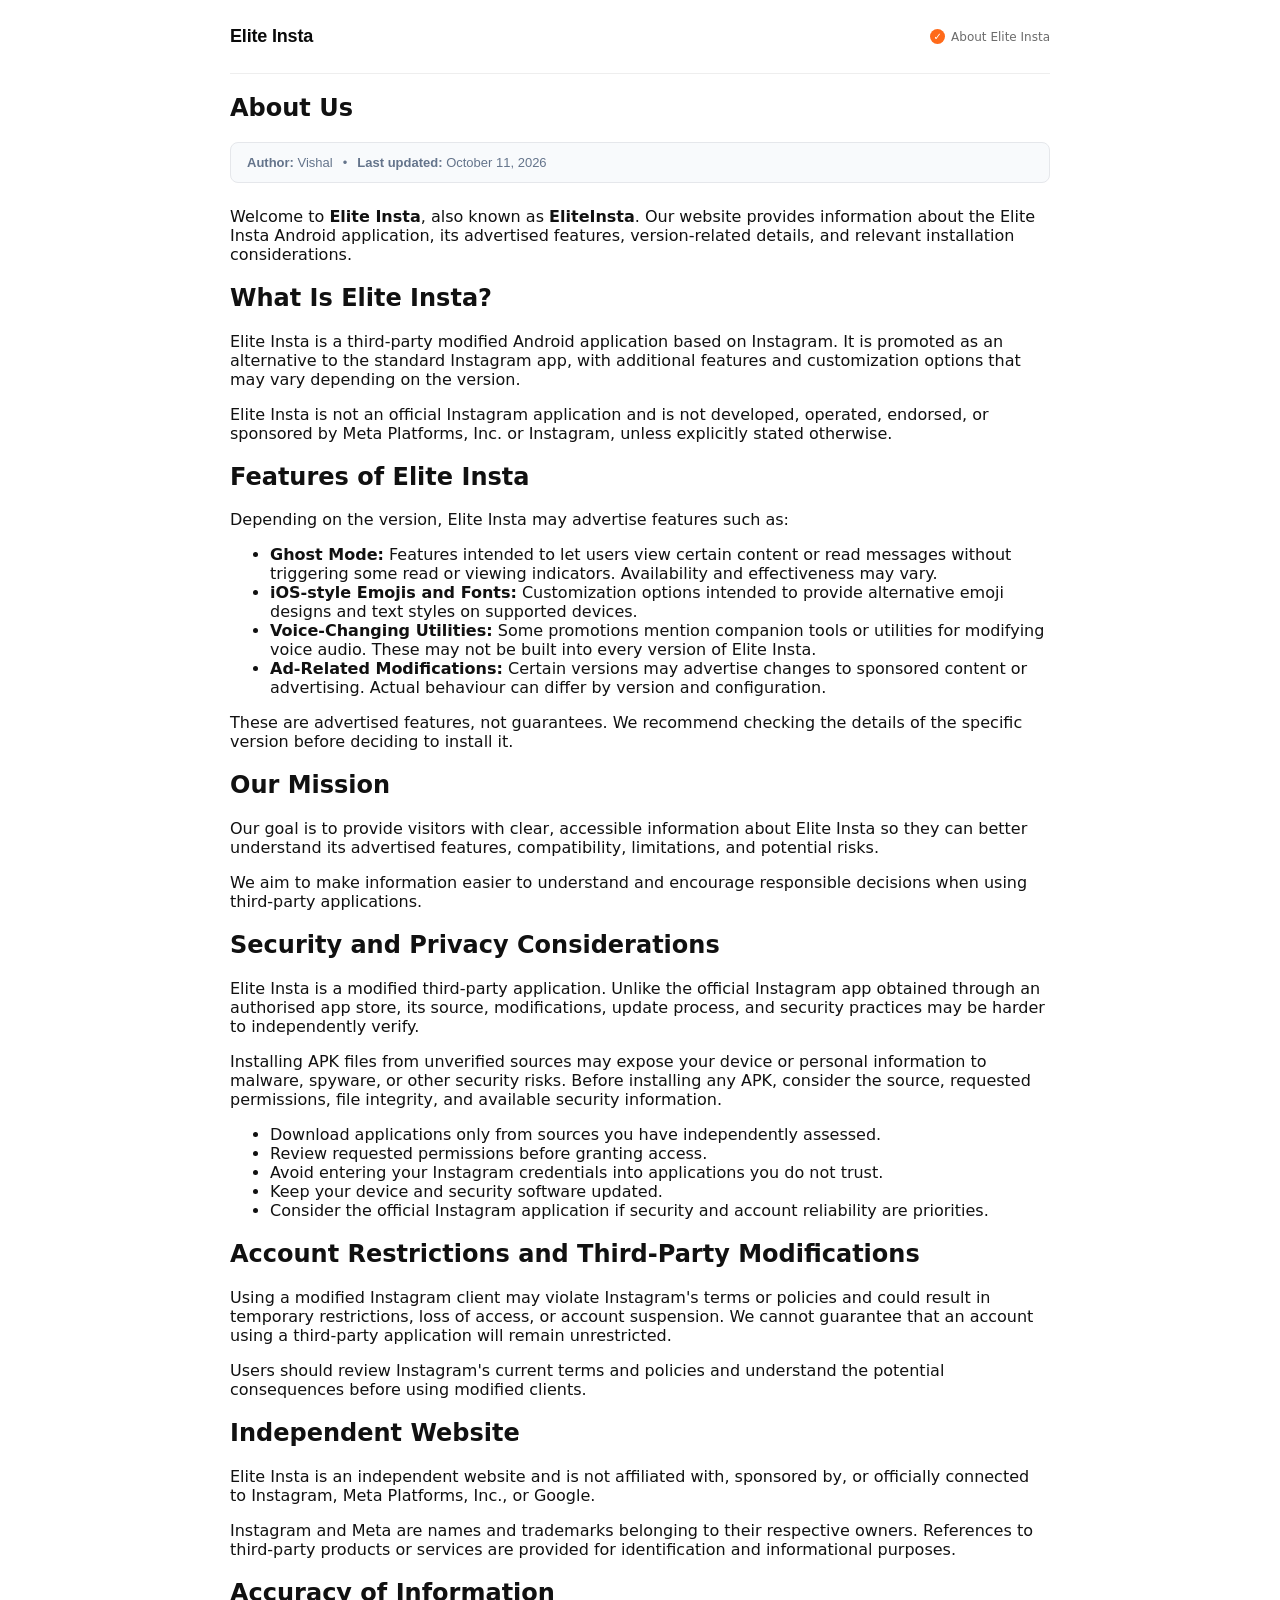
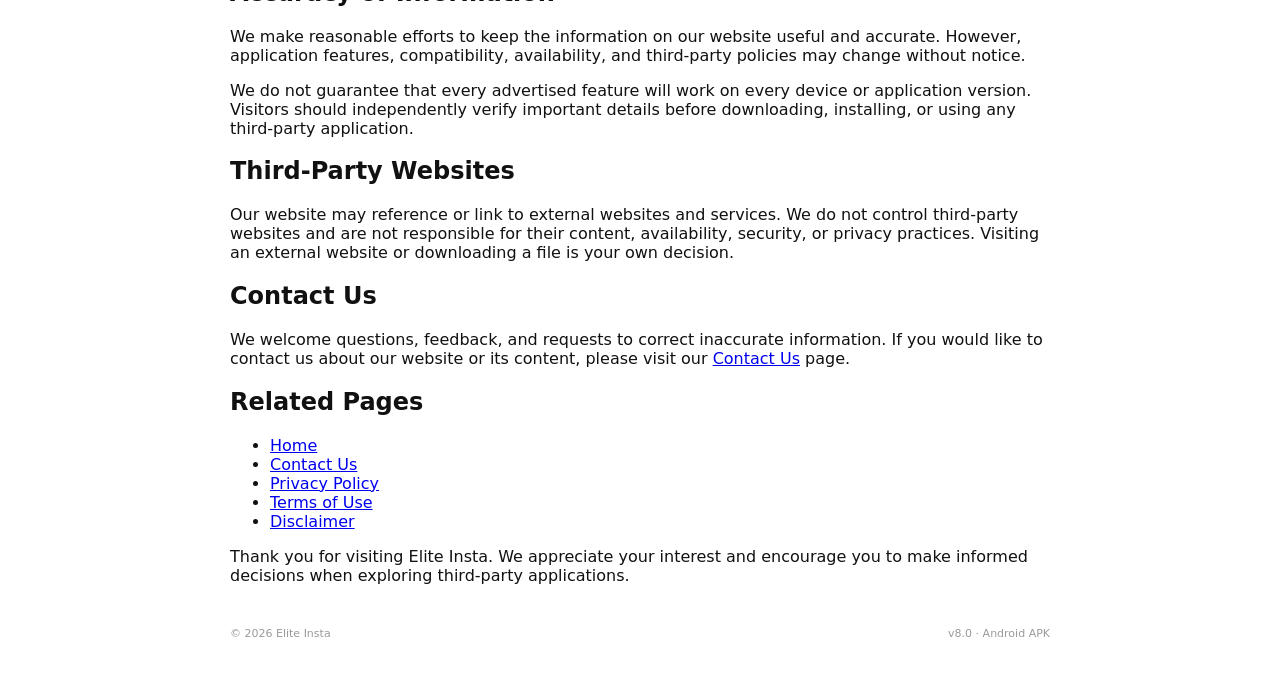
==== about-us/index.html @ 5862e71a "Create index.html" ====
<!DOCTYPE html>
<html lang="en">
<head>
  <meta charset="UTF-8">
  <meta name="viewport" content="width=device-width, initial-scale=1.0">

  <title>About Us | Elite Insta</title>
  <meta name="description" content="Learn about Elite Insta, a third-party modified Instagram Android APK, its advertised features, limitations, and security considerations.">
  <meta name="robots" content="index, follow">
  <link rel="canonical" href="https://eliteinsta.in/about-us/">

  <meta property="og:title" content="About Us | Elite Insta">
  <meta property="og:description" content="Discover Elite Insta, its advertised features, and important information about using third-party modified Instagram applications.">
  <meta property="og:url" content="https://eliteinsta.in/about-us/">
  <meta property="og:type" content="website">
  <meta property="og:site_name" content="Elite Insta">

  <link rel="icon" href="https://i.ibb.co/PGFfxmcG/file-000000007b808211ac3861fbcf60f358.png">
  <link rel="stylesheet" href="/style.css?v=1.1">
</head>

<body>
  <header class="topbar">
    <div class="brand">
      <a href="/" style="text-decoration:none" aria-label="Elite Insta home">
        <span class="wordmark-text small">Elite Insta</span>
      </a>
    </div>

    <div class="verified">
      <i>✓</i>
      <span>About Elite Insta</span>
    </div>
  </header>

  <main>
    <article class="blog-article">
      <h1>About Us</h1>

      <div class="article-meta">
        <span><strong>Author:</strong> Vishal</span>
        <span>•</span>
        <time datetime="2026-10-11">
          <strong>Last updated:</strong> October 11, 2026
        </time>
      </div>

      <p>
        Welcome to <strong>Elite Insta</strong>, also known as
        <strong>EliteInsta</strong>. Our website provides information about
        the Elite Insta Android application, its advertised features,
        version-related details, and relevant installation considerations.
      </p>

      <h2>What Is Elite Insta?</h2>

      <p>
        Elite Insta is a third-party modified Android application based on
        Instagram. It is promoted as an alternative to the standard Instagram
        app, with additional features and customization options that may vary
        depending on the version.
      </p>

      <p>
        Elite Insta is not an official Instagram application and is not
        developed, operated, endorsed, or sponsored by Meta Platforms, Inc.
        or Instagram, unless explicitly stated otherwise.
      </p>

      <h2>Features of Elite Insta</h2>

      <p>
        Depending on the version, Elite Insta may advertise features such as:
      </p>

      <ul>
        <li>
          <strong>Ghost Mode:</strong> Features intended to let users view
          certain content or read messages without triggering some read or
          viewing indicators. Availability and effectiveness may vary.
        </li>
        <li>
          <strong>iOS-style Emojis and Fonts:</strong> Customization options
          intended to provide alternative emoji designs and text styles on
          supported devices.
        </li>
        <li>
          <strong>Voice-Changing Utilities:</strong> Some promotions mention
          companion tools or utilities for modifying voice audio. These may
          not be built into every version of Elite Insta.
        </li>
        <li>
          <strong>Ad-Related Modifications:</strong> Certain versions may
          advertise changes to sponsored content or advertising. Actual
          behaviour can differ by version and configuration.
        </li>
      </ul>

      <p>
        These are advertised features, not guarantees. We recommend checking
        the details of the specific version before deciding to install it.
      </p>

      <h2>Our Mission</h2>

      <p>
        Our goal is to provide visitors with clear, accessible information
        about Elite Insta so they can better understand its advertised
        features, compatibility, limitations, and potential risks.
      </p>

      <p>
        We aim to make information easier to understand and encourage
        responsible decisions when using third-party applications.
      </p>

      <h2>Security and Privacy Considerations</h2>

      <p>
        Elite Insta is a modified third-party application. Unlike the official
        Instagram app obtained through an authorised app store, its source,
        modifications, update process, and security practices may be harder
        to independently verify.
      </p>

      <p>
        Installing APK files from unverified sources may expose your device
        or personal information to malware, spyware, or other security risks.
        Before installing any APK, consider the source, requested permissions,
        file integrity, and available security information.
      </p>

      <ul>
        <li>Download applications only from sources you have independently assessed.</li>
        <li>Review requested permissions before granting access.</li>
        <li>Avoid entering your Instagram credentials into applications you do not trust.</li>
        <li>Keep your device and security software updated.</li>
        <li>Consider the official Instagram application if security and account reliability are priorities.</li>
      </ul>

      <h2>Account Restrictions and Third-Party Modifications</h2>

      <p>
        Using a modified Instagram client may violate Instagram's terms or
        policies and could result in temporary restrictions, loss of access,
        or account suspension. We cannot guarantee that an account using a
        third-party application will remain unrestricted.
      </p>

      <p>
        Users should review Instagram's current terms and policies and
        understand the potential consequences before using modified clients.
      </p>

      <h2>Independent Website</h2>

      <p>
        Elite Insta is an independent website and is not affiliated with,
        sponsored by, or officially connected to Instagram, Meta Platforms,
        Inc., or Google.
      </p>

      <p>
        Instagram and Meta are names and trademarks belonging to their
        respective owners. References to third-party products or services
        are provided for identification and informational purposes.
      </p>

      <h2>Accuracy of Information</h2>

      <p>
        We make reasonable efforts to keep the information on our website
        useful and accurate. However, application features, compatibility,
        availability, and third-party policies may change without notice.
      </p>

      <p>
        We do not guarantee that every advertised feature will work on every
        device or application version. Visitors should independently verify
        important details before downloading, installing, or using any
        third-party application.
      </p>

      <h2>Third-Party Websites</h2>

      <p>
        Our website may reference or link to external websites and services.
        We do not control third-party websites and are not responsible for
        their content, availability, security, or privacy practices. Visiting
        an external website or downloading a file is your own decision.
      </p>

      <h2>Contact Us</h2>

      <p>
        We welcome questions, feedback, and requests to correct inaccurate
        information. If you would like to contact us about our website or
        its content, please visit our
        <a href="/contact/">Contact Us</a> page.
      </p>

      <h2>Related Pages</h2>

      <ul>
        <li><a href="/">Home</a></li>
        <li><a href="/contact/">Contact Us</a></li>
        <li><a href="/privacy-policy/">Privacy Policy</a></li>
        <li><a href="/terms-of-use/">Terms of Use</a></li>
        <li><a href="/disclaimer/">Disclaimer</a></li>
      </ul>

      <p>
        Thank you for visiting Elite Insta. We appreciate your interest and
        encourage you to make informed decisions when exploring third-party
        applications.
      </p>
    </article>
  </main>

  <footer>
    <span>© 2026 Elite Insta</span>
    <span id="footerVersion">v8.0 · Android APK</span>
  </footer>
</body>
</html>
---- style.css ----
*{box-sizing:border-box}

html{
  scroll-behavior:smooth
}

body{
  margin:0;
  min-height:100vh;
  overflow-x:hidden;
  background:#ffffff;
  color:#111111;
  font-family:Inter,system-ui,-apple-system,"Segoe UI",sans-serif;
  -webkit-font-smoothing:antialiased
}

.orange{color:#ff6a1a}

.topbar{
  width:min(820px,calc(100% - 40px));
  height:74px;
  margin:auto;
  display:flex;
  align-items:center;
  justify-content:space-between;
  border-bottom:1px solid #eeeeee
}

.brand{
  display:flex;
  align-items:center;
  gap:10px
}

.verified{
  display:flex;
  align-items:center;
  gap:6px;
  font-size:12px;
  color:#6b6b6b
}

.verified i{
  width:15px;
  height:15px;
  border-radius:50%;
  background:#ff6a1a;
  display:grid;
  place-items:center;
  font-style:normal;
  font-size:10px;
  color:#fff;
  font-weight:700
}

main{
  width:min(820px,calc(100% - 32px));
  margin:auto
}

.hero{
  padding:56px 0 40px;
  border-bottom:1px solid #eeeeee
}

.hero-top{
  display:flex;
  gap:20px;
  align-items:flex-start
}

.icon{
  width:92px;
  height:92px;
  flex:none;
  border-radius:22px;
  padding:5px;
  background:#fafafa;
  border:1px solid #e8e8e8
}

.icon img{
  width:100%;
  height:100%;
  object-fit:cover;
  border-radius:18px
}

.wordmark-text{
  font-family:'Unbounded',Inter,sans-serif;
  font-weight:800;
  margin:0 0 6px;
  line-height:1;
  letter-spacing:-.02em;
  font-size:clamp(32px,6vw,46px);
  color:#0a0a0a
}

.wordmark-text.small{
  font-size:18px;
  margin:0;
  letter-spacing:-.01em
}

.dev{
  font-size:13px;
  color:#6b6b6b;
  margin-bottom:12px
}

.dev b{
  color:#333333;
  font-weight:600
}

.stars{
  display:flex;
  align-items:center;
  gap:7px;
  font-size:13px;
  color:#333333
}

.stars .n{
  color:#ff6a1a;
  font-weight:700
}

.trust{
  margin-top:22px;
  display:flex;
  align-items:center;
  gap:10px;
  padding:13px 16px;
  border-radius:13px;
  background:#fff5ee;
  border:1px solid #ffd9bd
}

.trust .check{
  width:20px;
  height:20px;
  flex:none;
  border-radius:50%;
  background:#ff6a1a;
  color:#fff;
  display:grid;
  place-items:center;
  font-size:12px;
  font-weight:800
}

.trust strong{
  display:block;
  font-size:13px;
  color:#0a0a0a
}

.trust span{
  display:block;
  font-size:11.5px;
  color:#7a7a7a;
  margin-top:2px
}

.stats{
  display:grid;
  grid-template-columns:repeat(4,1fr);
  gap:0;
  margin-top:26px;
  border-top:1px solid #eeeeee;
  padding-top:20px
}

.stats div{
  text-align:center;
  border-right:1px solid #eeeeee
}

.stats div:last-child{
  border-right:none
}

.stats strong{
  display:block;
  font-family:'Unbounded',Inter,sans-serif;
  font-size:16px;
  font-weight:700;
  color:#0a0a0a
}

.stats span{
  display:block;
  font-size:10.5px;
  color:#8a8a8a;
  margin-top:5px;
  text-transform:uppercase;
  letter-spacing:.03em
}

.preview-section{
  margin-top:28px;
  padding-top:24px;
  border-top:1px solid #eeeeee
}

.preview-head{
  display:flex;
  align-items:center;
  justify-content:space-between;
  margin-bottom:12px
}

.preview-head h2{
  font-family:'Unbounded',Inter,sans-serif;
  font-size:15px;
  font-weight:800;
  margin:0;
  color:#0a0a0a
}

.preview-count{
  font-size:11px;
  color:#999
}

.preview-strip{
  display:flex;
  gap:10px;
  overflow-x:auto;
  overflow-y:hidden;
  padding:2px 1px 8px;
  scroll-snap-type:x proximity;
  -webkit-overflow-scrolling:touch;
  scrollbar-width:none
}

.preview-strip::-webkit-scrollbar{
  display:none
}

.preview-card{
  flex:0 0 31.8%;
  height:178px;
  border:1px solid #e9e9e9;
  border-radius:13px;
  background:#f7f7f7;
  overflow:hidden;
  scroll-snap-align:start;
  cursor:zoom-in;
  box-shadow:0 2px 8px rgba(0,0,0,.04)
}

.preview-card img{
  width:100%;
  height:100%;
  display:block;
  object-fit:cover;
  transition:transform .18s ease
}

.preview-card:active img{
  transform:scale(.985)
}

.preview-empty{
  padding:18px 4px;
  color:#999;
  font-size:12px
}

.action-links{
  display:flex;
  flex-direction:column;
  gap:10px;
  margin-top:12px
}

.action-btn{
  display:flex;
  align-items:center;
  justify-content:center;
  gap:10px;
  width:100%;
  padding:14px 16px;
  border-radius:14px;
  text-decoration:none;
  font-weight:700;
  font-size:14px;
  transition:transform .15s ease,filter .15s ease
}

.action-btn:active{
  transform:scale(.99)
}

.action-btn.telegram{
  background:#229ED9;
  color:#fff;
  box-shadow:0 8px 20px -10px rgba(34,158,217,.55)
}

.action-btn.setup{
  background:#fff;
  color:#111;
  border:1px solid #e5e5e5
}

.action-icon{
  width:22px;
  height:22px;
  display:grid;
  place-items:center;
  flex:none
}

.action-icon svg{
  width:22px;
  height:22px;
  display:block
}

.preview-modal{
  position:fixed;
  inset:0;
  z-index:9999;
  background:rgba(0,0,0,.94);
  display:none;
  align-items:center;
  justify-content:center;
  padding:18px
}

.preview-modal.open{
  display:flex
}

.preview-modal img{
  max-width:94vw;
  max-height:88vh;
  width:auto;
  height:auto;
  object-fit:contain;
  border-radius:8px;
  user-select:none
}

.preview-close{
  position:absolute;
  top:14px;
  right:16px;
  width:42px;
  height:42px;
  border:0;
  border-radius:50%;
  background:rgba(255,255,255,.14);
  color:#fff;
  font-size:28px;
  line-height:1;
  cursor:pointer
}

.preview-nav{
  position:absolute;
  top:50%;
  transform:translateY(-50%);
  width:42px;
  height:42px;
  border:0;
  border-radius:50%;
  background:rgba(255,255,255,.14);
  color:#fff;
  font-size:25px;
  cursor:pointer
}

.preview-nav.prev{left:14px}
.preview-nav.next{right:14px}

.preview-position{
  position:absolute;
  bottom:16px;
  left:50%;
  transform:translateX(-50%);
  color:#fff;
  font-size:12px;
  background:rgba(0,0,0,.35);
  padding:6px 10px;
  border-radius:20px
}

@media(max-width:640px){
  .preview-card{
    flex-basis:43%;
    height:210px
  }

  .preview-section{
    margin-top:24px;
    padding-top:20px
  }
}

.dlwrap{
  margin-top:28px
}

.download{
  display:flex;
  align-items:center;
  justify-content:center;
  gap:10px;
  width:100%;
  padding:17px;
  border-radius:14px;
  text-decoration:none;
  color:#ffffff;
  background:#ff6a1a;
  font-family:Inter,sans-serif;
  font-weight:700;
  font-size:15.5px;
  box-shadow:0 10px 24px -10px rgba(255,106,26,.55);
  transition:transform .15s ease,background .15s ease
}

.download:hover{
  background:#ff7a30;
  transform:translateY(-1px)
}

.download:active{
  transform:translateY(0) scale(.99)
}

.note{
  text-align:center;
  font-size:11.5px;
  color:#8a8a8a;
  margin-top:12px
}

.team-block{
  margin-top:26px;
  padding-top:20px;
  border-top:1px solid #eeeeee
}

.team-title{
  font-family:'Unbounded',Inter,sans-serif;
  font-size:14px;
  font-weight:800;
  color:#0a0a0a;
  letter-spacing:-.01em;
  margin:0 0 10px;
  display:flex;
  align-items:center;
  gap:7px
}

.team-title .dot{
  width:7px;
  height:7px;
  border-radius:2px;
  background:#ff6a1a;
  flex:none
}

.team-list{
  display:flex;
  flex-direction:column
}

.team-row{
  display:flex;
  align-items:center;
  gap:10px;
  padding:8px 2px;
  border-bottom:1px solid #f2f2f2
}

.team-row:last-child{
  border-bottom:none
}

.team-avatar{
  width:30px;
  height:30px;
  border-radius:50%;
  object-fit:cover;
  flex:none;
  background:#f0f0f0;
  border:1px solid #e5e5e5
}

.team-avatar-fallback{
  width:30px;
  height:30px;
  border-radius:50%;
  flex:none;
  background:#111111;
  color:#ffffff;
  display:grid;
  place-items:center;
  font-family:'Unbounded',Inter,sans-serif;
  font-size:11px;
  font-weight:700
}

.team-info{
  flex:1;
  min-width:0;
  display:flex;
  align-items:baseline;
  gap:6px
}

.team-name{
  font-size:13px;
  font-weight:700;
  color:#0a0a0a;
  white-space:nowrap
}

.team-role{
  font-size:11px;
  color:#9a9a9a;
  white-space:nowrap
}

.team-links{
  display:flex;
  gap:6px;
  flex:none
}

.team-links a,
.team-links span.disabled{
  width:28px;
  height:28px;
  border-radius:8px;
  display:grid;
  place-items:center;
  background:#ffffff;
  border:1px solid #e5e5e5;
  text-decoration:none;
  transition:border-color .15s ease;
  overflow:hidden
}

.team-links a:hover{
  border-color:#ff6a1a
}

.team-links span.disabled{
  background:#fafafa
}

.team-links svg{
  width:16px;
  height:16px
}

.team-links img{
  width:100%;
  height:100%;
  object-fit:cover
}

.section{
  padding:36px 0;
  border-bottom:1px solid #eeeeee
}

.section h2{
  font-family:'Unbounded',Inter,sans-serif;
  font-size:16px;
  font-weight:700;
  margin:0 0 18px;
  color:#0a0a0a
}

.section .intro{
  margin:0 0 16px;
  font-size:13.5px;
  line-height:1.65;
  color:#444444
}

.section .intro b{
  color:#0a0a0a;
  font-weight:600
}

.lines{
  display:flex;
  flex-direction:column;
  gap:0
}

.line{
  display:flex;
  gap:12px;
  padding:13px 0;
  border-top:1px solid #f2f2f2
}

.line:first-child{
  border-top:none
}

.line .dot{
  width:6px;
  height:6px;
  border-radius:50%;
  background:#ff6a1a;
  margin-top:7px;
  flex:none
}

.line p{
  margin:0;
  font-size:13.5px;
  line-height:1.55;
  color:#444444
}

.line p b{
  color:#0a0a0a;
  font-weight:600
}

.grid2{
  display:grid;
  grid-template-columns:1fr 1fr;
  gap:9px
}

.grid2 div{
  background:#fafafa;
  border:1px solid #ececec;
  border-radius:12px;
  padding:14px 16px
}

.grid2 span{
  display:block;
  font-size:10.5px;
  color:#8a8a8a;
  margin-bottom:5px;
  text-transform:uppercase;
  letter-spacing:.03em
}

.grid2 strong{
  display:block;
  font-size:13.5px;
  color:#0a0a0a;
  font-weight:600
}

.steps{
  display:flex;
  flex-direction:column;
  gap:10px
}

.step{
  display:flex;
  gap:14px;
  align-items:flex-start
}

.step>b{
  width:26px;
  height:26px;
  flex:none;
  border-radius:50%;
  background:#fff5ee;
  border:1px solid #ffd9bd;
  color:#ff6a1a;
  display:grid;
  place-items:center;
  font-size:12px;
  font-weight:700
}

.step span{
  font-size:13.5px;
  color:#444444;
  line-height:1.55;
  padding-top:3px
}

.step span b{
  color:#0a0a0a
}

/* ================= FAQ ================= */

.faq{
  display:flex;
  flex-direction:column
}

.faq details{
  border-top:1px solid #f2f2f2;
  padding:0
}

.faq details:first-child{
  border-top:none
}

.faq summary{
  cursor:pointer;
  list-style:none;
  padding:14px 0;
  font-size:13.5px;
  font-weight:600;
  color:#0a0a0a;
  display:flex;
  justify-content:space-between;
  align-items:center;
  gap:12px
}

.faq summary::-webkit-details-marker{
  display:none
}

.faq summary::after{
  content:"+";
  color:#ff6a1a;
  font-size:18px;
  font-weight:700;
  flex:none
}

.faq details[open] summary::after{
  content:"–"
}

.faq details p{
  margin:0 0 14px;
  font-size:13.5px;
  line-height:1.6;
  color:#444444
}

.faq summary:focus-visible{
  outline:2px solid #ff6a1a;
  outline-offset:2px;
  border-radius:4px
}

footer{
  width:min(820px,calc(100% - 32px));
  margin:auto;
  padding:26px 0 36px;
  display:flex;
  justify-content:space-between;
  color:#9a9a9a;
  font-size:11px
}

@media(max-width:640px){

  .topbar{
    height:62px
  }

  .verified span{
    display:none
  }

  .wordmark-text.small{
    font-size:19px
  }

  .hero{
    padding:40px 0 32px
  }

  .hero-top{
    gap:14px
  }

  .icon{
    width:76px;
    height:76px;
    border-radius:19px
  }

  .icon img{
    border-radius:15px
  }

  .stats{
    grid-template-columns:repeat(2,1fr);
    row-gap:16px
  }

  .stats div:nth-child(2){
    border-right:none
  }

  .grid2{
    grid-template-columns:1fr
  }
}


/* ================= ANIMATIONS ================= */

@keyframes eliteRise{
  from{
    opacity:0;
    transform:translateY(10px)
  }

  to{
    opacity:1;
    transform:none
  }
}

@keyframes eliteFade{
  from{opacity:0}
  to{opacity:1}
}

@keyframes elitePop{
  from{
    opacity:0;
    transform:scale(.96)
  }

  to{
    opacity:1;
    transform:none
  }
}

@keyframes eliteShine{
  0%,55%{
    transform:translateX(-120%)
  }

  100%{
    transform:translateX(120%)
  }
}

.trust,
.stats,
.dlwrap,
.team-block{
  animation:eliteRise .55s cubic-bezier(.2,.7,.2,1) backwards
}

.trust{animation-delay:.05s}
.stats{animation-delay:.12s}
.dlwrap{animation-delay:.2s}
.team-block{animation-delay:.28s}

.action-btn{
  animation:eliteRise .45s cubic-bezier(.2,.7,.2,1) backwards
}

.action-btn.setup{
  animation-name:elitePop
}

.download{
  position:relative;
  overflow:hidden
}

.download::after{
  content:"";
  position:absolute;
  inset:0;
  pointer-events:none;
  background:linear-gradient(
    110deg,
    transparent 35%,
    rgba(255,255,255,.3) 50%,
    transparent 65%
  );
  transform:translateX(-120%);
  animation:eliteShine 3.4s ease-in-out 1.2s 2
}

.team-links a{
  transition:transform .15s ease,border-color .15s ease
}

.team-links a:hover{
  transform:translateY(-1px)
}

.faq details[open] p{
  animation:eliteFade .3s ease
}

.preview-modal.open{
  animation:eliteFade .2s ease
}

.preview-modal.open img{
  animation:elitePop .25s ease
}

@media(hover:hover){
  .preview-card:hover img{
    transform:scale(1.04)
  }
}

@media(prefers-reduced-motion:reduce){

  *,
  *::before,
  *::after{
    animation:none!important;
    transition:none!important;
    scroll-behavior:auto!important
  }

}


/* ================= SCREENSHOT STRIP ================= */

.preview-strip{
  display:flex!important;
  flex-wrap:nowrap!important;
  overflow-x:auto!important;
  overflow-y:hidden!important;
  gap:10px!important;
  -webkit-overflow-scrolling:touch!important;
  scrollbar-width:none!important;
  scroll-snap-type:x proximity!important
}

.preview-strip::-webkit-scrollbar{
  display:none!important
}

.preview-card{
  flex:0 0 31.8%!important;
  min-width:31.8%!important;
  height:178px!important;
  scroll-snap-align:start!important
}

@media(max-width:640px){

  .preview-card{
    flex:0 0 43%!important;
    min-width:43%!important;
    height:210px!important
  }

}



.article-meta {
    display: flex;
    align-items: center;
    flex-wrap: wrap;
    gap: 10px;
    margin: 14px 0 24px;
    padding: 12px 16px;
    background: #f8fafc;
    border: 1px solid #e5e7eb;
    border-radius: 8px;
    color: #64748b;
    font-family: 'Inter', sans-serif;
    font-size: 13px;
}

.article-author {
    display: inline-flex;
    align-items: center;
    gap: 6px;
}

.article-author strong {
    color: #111827;
    font-weight: 600;
}

.meta-icon {
    color: #2563eb;
}

.meta-divider {
    color: #cbd5e1;
}

.article-date {
    color: #64748b;
}

@media (max-width: 480px) {
    .article-meta {
        gap: 8px;
        padding: 10px 12px;
        font-size: 12px;
    }
}
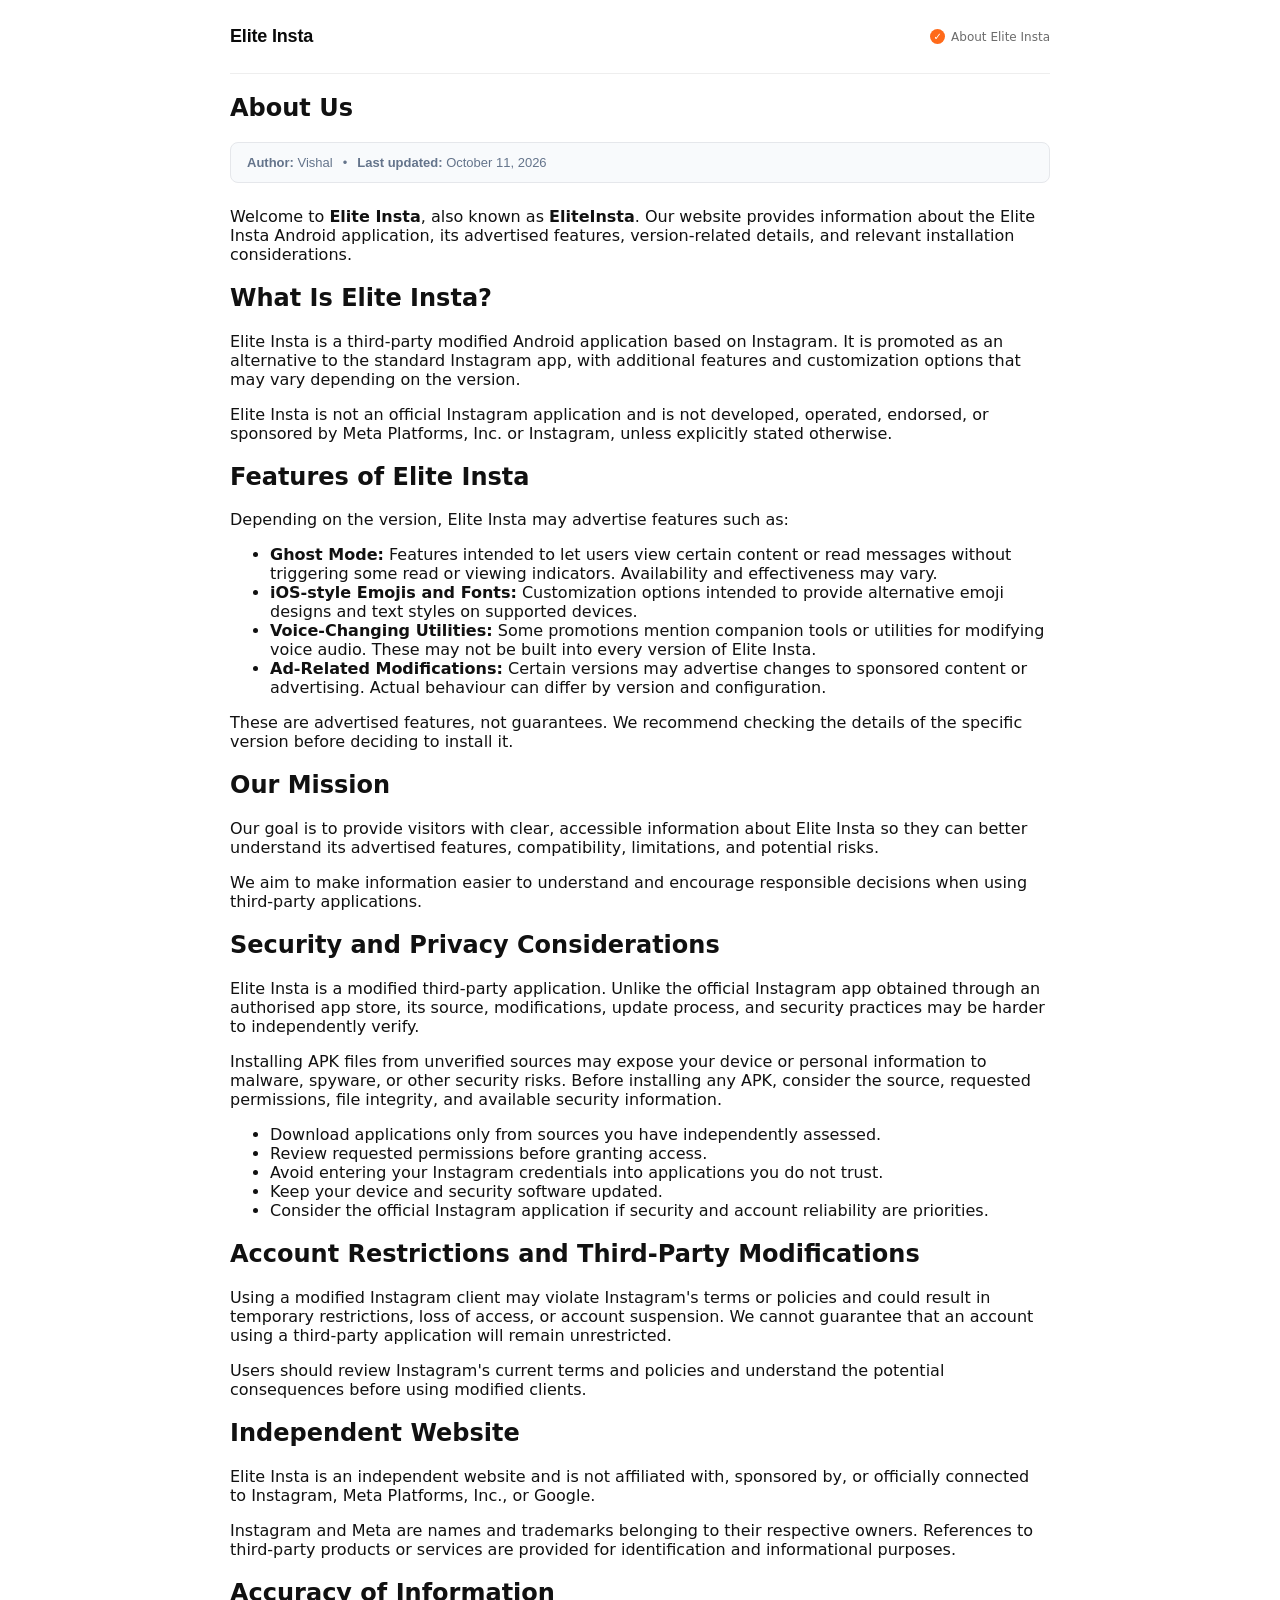
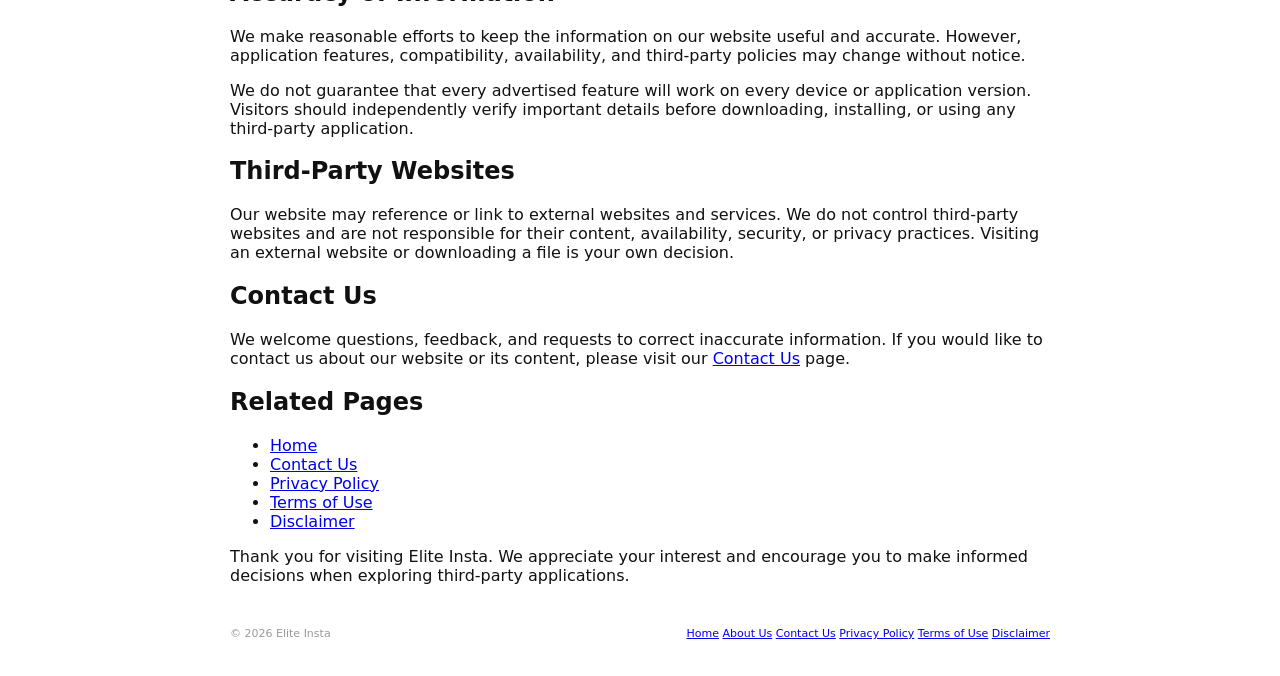
==== commit 22990da2: "Update index.html" ====
--- a/about-us/index.html
+++ b/about-us/index.html
@@ -16,7 +16,7 @@
   <meta property="og:site_name" content="Elite Insta">
 
   <link rel="icon" href="https://i.ibb.co/PGFfxmcG/file-000000007b808211ac3861fbcf60f358.png">
-  <link rel="stylesheet" href="/style.css?v=1.1">
+  <link rel="stylesheet" href="/style.css?v=1.2">
 </head>
 
 <body>
@@ -217,9 +217,20 @@
     </article>
   </main>
 
-  <footer>
+<footer class="site-footer">
+  <div class="footer-top">
     <span>© 2026 Elite Insta</span>
-    <span id="footerVersion">v8.0 · Android APK</span>
-  </footer>
+  </div>
+
+  <nav class="footer-links" aria-label="Footer navigation">
+    <a href="/">Home</a>
+    <a href="/about-us/">About Us</a>
+    <a href="/contact/">Contact Us</a>
+    <a href="/privacy-policy/">Privacy Policy</a>
+    <a href="/terms-of-use/">Terms of Use</a>
+    <a href="/disclaimer/">Disclaimer</a>
+  </nav>
+</footer>
+
 </body>
 </html>
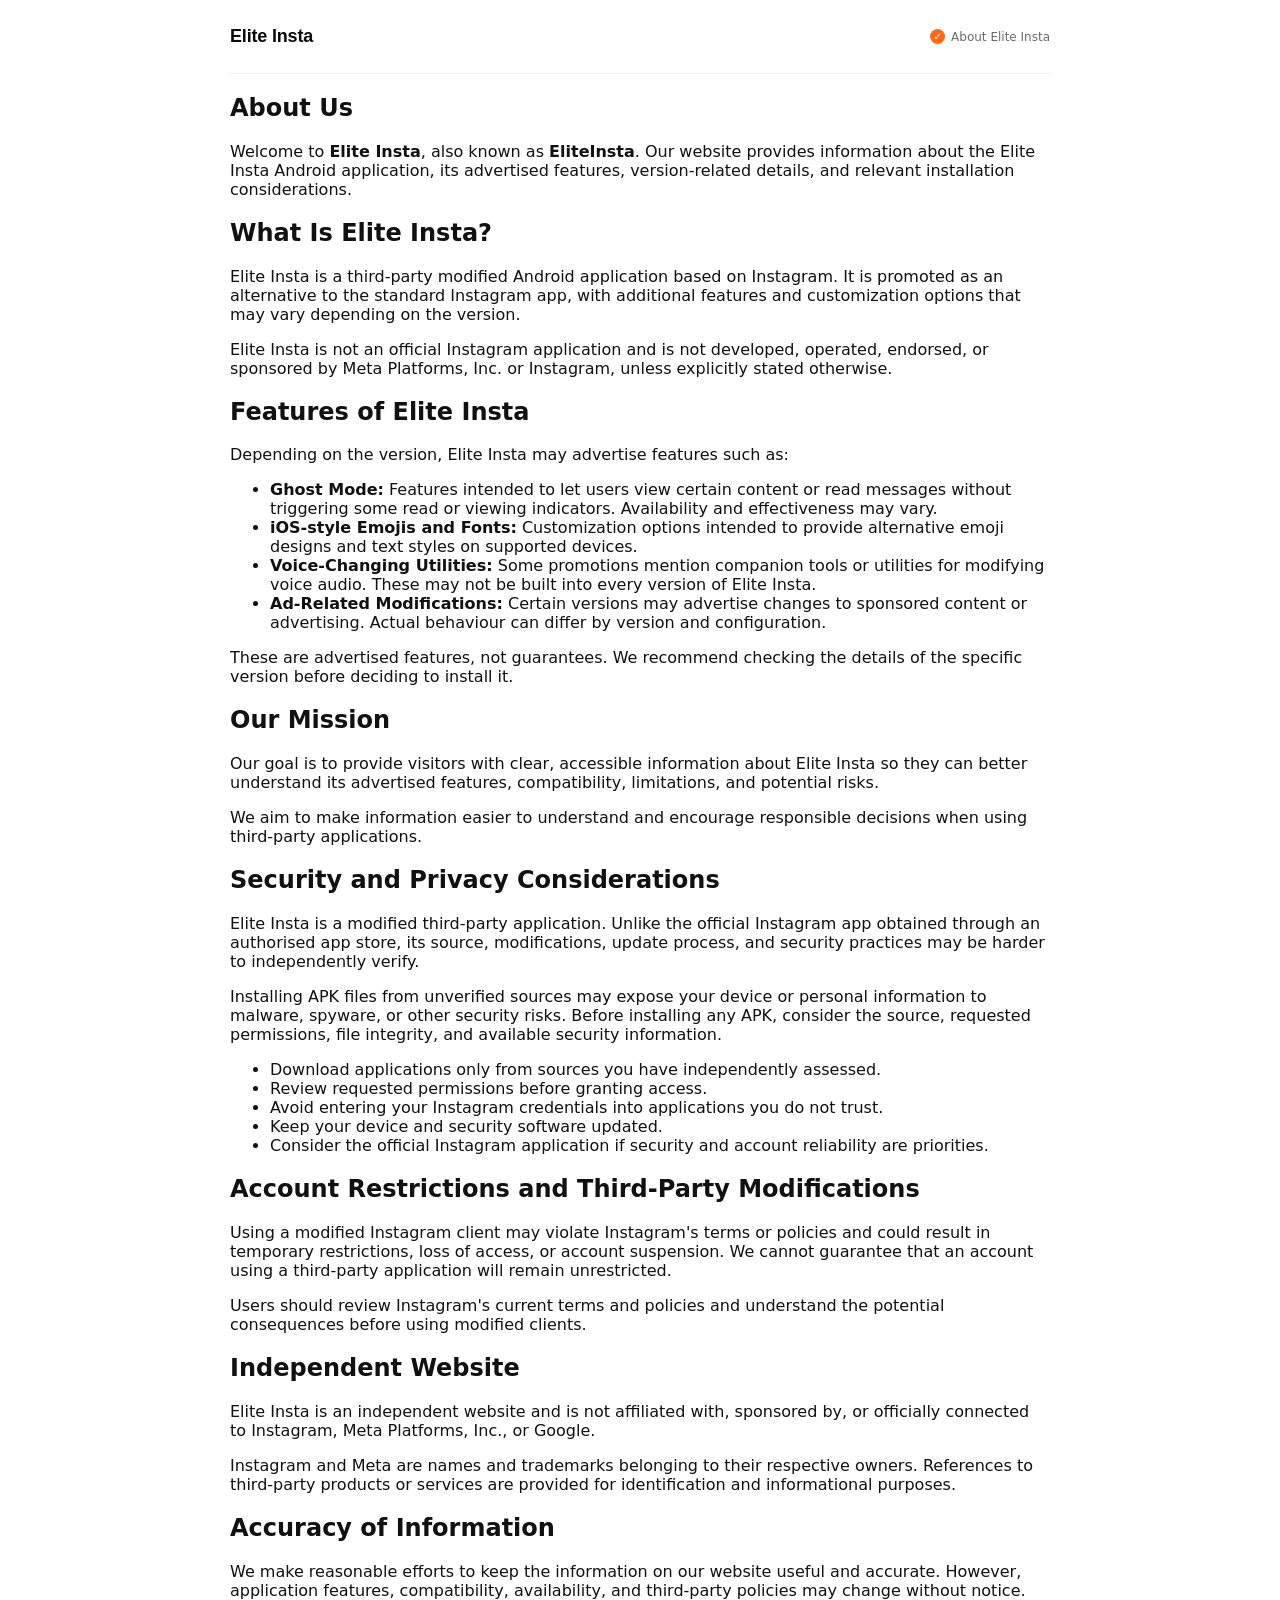
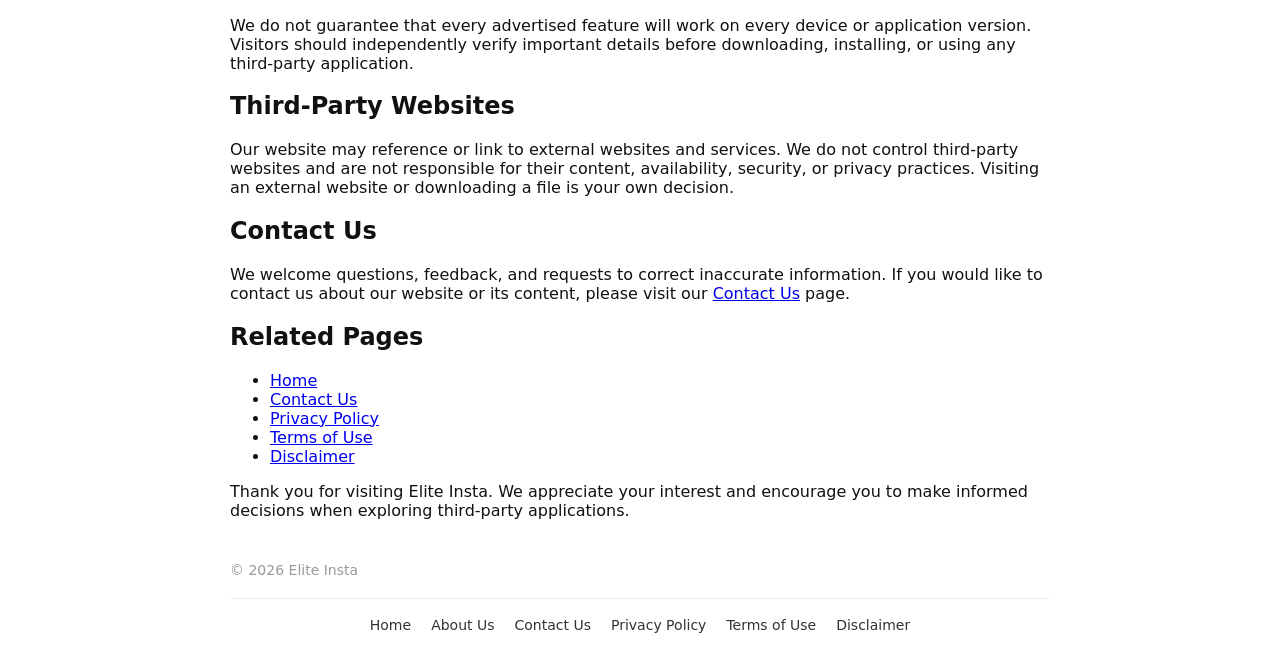
==== commit c467f63f: "Update index.html" ====
--- a/about-us/index.html
+++ b/about-us/index.html
@@ -36,14 +36,6 @@
   <main>
     <article class="blog-article">
       <h1>About Us</h1>
-
-      <div class="article-meta">
-        <span><strong>Author:</strong> Vishal</span>
-        <span>•</span>
-        <time datetime="2026-10-11">
-          <strong>Last updated:</strong> October 11, 2026
-        </time>
-      </div>
 
       <p>
         Welcome to <strong>Elite Insta</strong>, also known as
--- a/style.css
+++ b/style.css
@@ -754,14 +754,54 @@
   border-radius:4px
 }
 
-footer{
-  width:min(820px,calc(100% - 32px));
-  margin:auto;
-  padding:26px 0 36px;
-  display:flex;
-  justify-content:space-between;
-  color:#9a9a9a;
-  font-size:11px
+.site-footer {
+  width: min(820px, calc(100% - 32px));
+  margin: auto;
+  padding: 26px 0 36px;
+  color: #9a9a9a;
+  font-size: 14px;
+}
+
+.footer-top {
+  display: flex;
+  justify-content: space-between;
+  align-items: center;
+  gap: 12px;
+  flex-wrap: wrap;
+}
+
+.footer-links {
+  display: flex;
+  flex-wrap: wrap;
+  justify-content: center;
+  gap: 12px 20px;
+  margin-top: 20px;
+  padding-top: 18px;
+  border-top: 1px solid rgba(154, 154, 154, 0.18);
+}
+
+.footer-links a {
+  color: #333;
+  text-decoration: none;
+  transition: color 0.2s ease;
+}
+
+
+.footer-links a:focus-visible {
+  outline: 2px solid currentColor;
+  outline-offset: 4px;
+  border-radius: 2px;
+}
+
+@media (max-width: 480px) {
+  .footer-top {
+    justify-content: center;
+    text-align: center;
+  }
+
+  .footer-links {
+    gap: 14px 16px;
+  }
 }
 
 @media(max-width:640px){
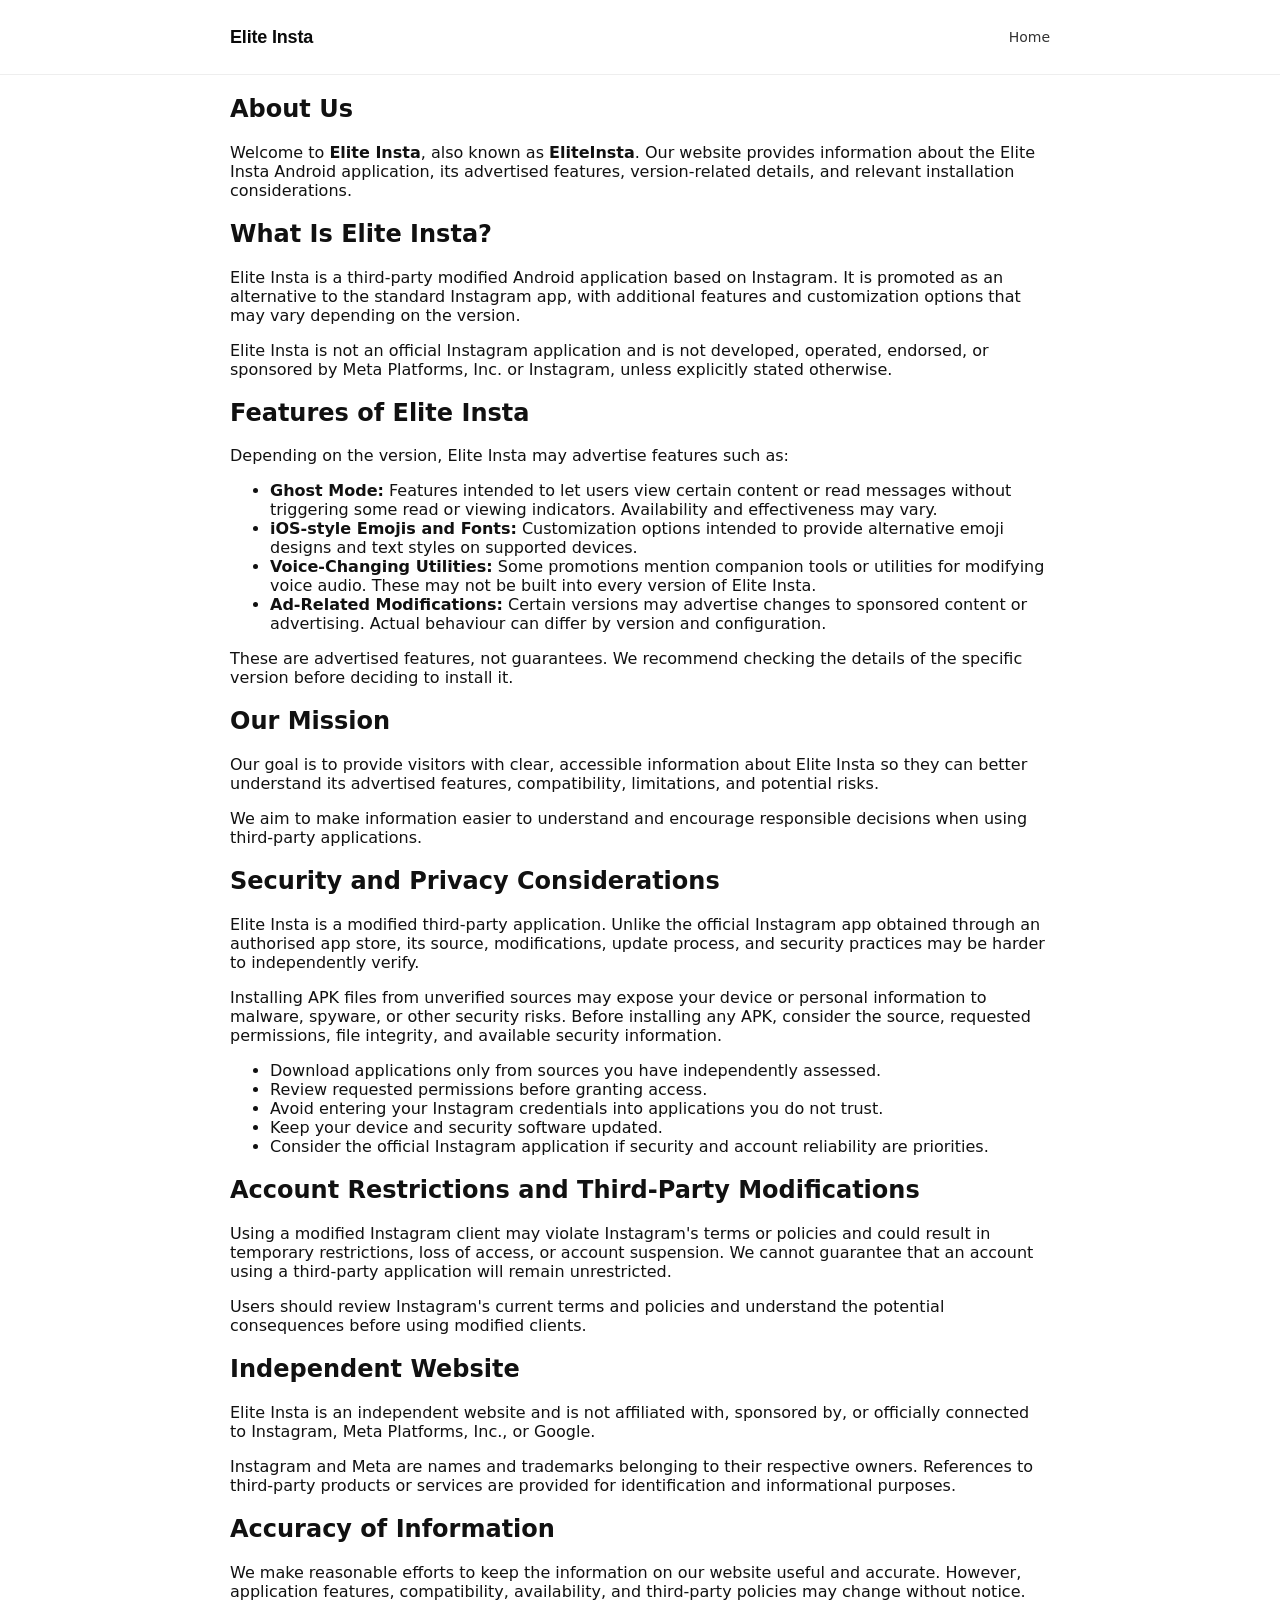
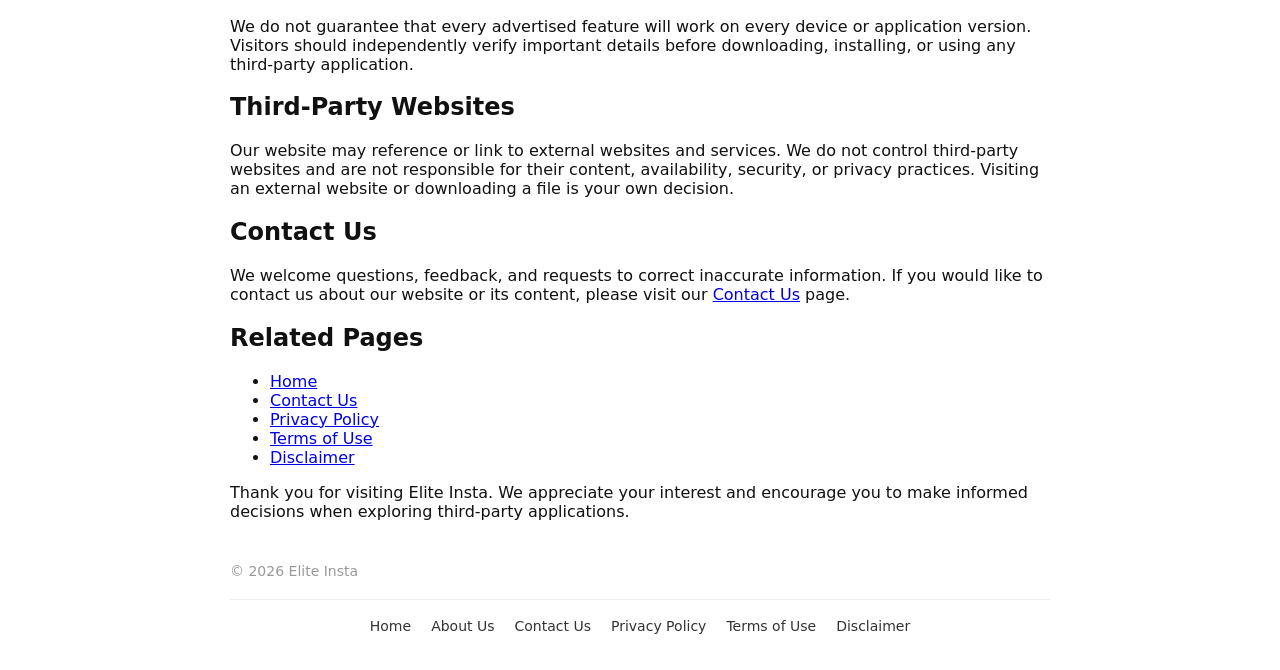
==== commit 693c4b66: "Update index.html" ====
--- a/about-us/index.html
+++ b/about-us/index.html
@@ -20,18 +20,28 @@
 </head>
 
 <body>
-  <header class="topbar">
-    <div class="brand">
-      <a href="/" style="text-decoration:none" aria-label="Elite Insta home">
-        <span class="wordmark-text small">Elite Insta</span>
-      </a>
-    </div>
-
-    <div class="verified">
-      <i>✓</i>
-      <span>About Elite Insta</span>
-    </div>
-  </header>
+<header>
+<div class="topbar">
+
+  <div class="brand">
+
+    <a href="/"
+       style="text-decoration:none"
+       aria-label="Elite Insta home">
+
+      <span class="wordmark-text small">
+        Elite Insta
+      </span>
+
+    </a>
+
+  </div>
+
+<div class="verified">
+  <a href="/">Home</a>
+</div>
+</div>
+</header>
 
   <main>
     <article class="blog-article">
--- a/style.css
+++ b/style.css
@@ -24,7 +24,11 @@
   display:flex;
   align-items:center;
   justify-content:space-between;
-  border-bottom:1px solid #eeeeee
+}
+
+header {
+    border-bottom: 1px solid #eeeeee;
+    width: 100%;
 }
 
 .brand{
@@ -1052,3 +1056,10 @@
         font-size: 12px;
     }
 }
+
+
+.verified a {
+    text-decoration: none;
+    font-size: 14px;
+    color: #333;
+}
